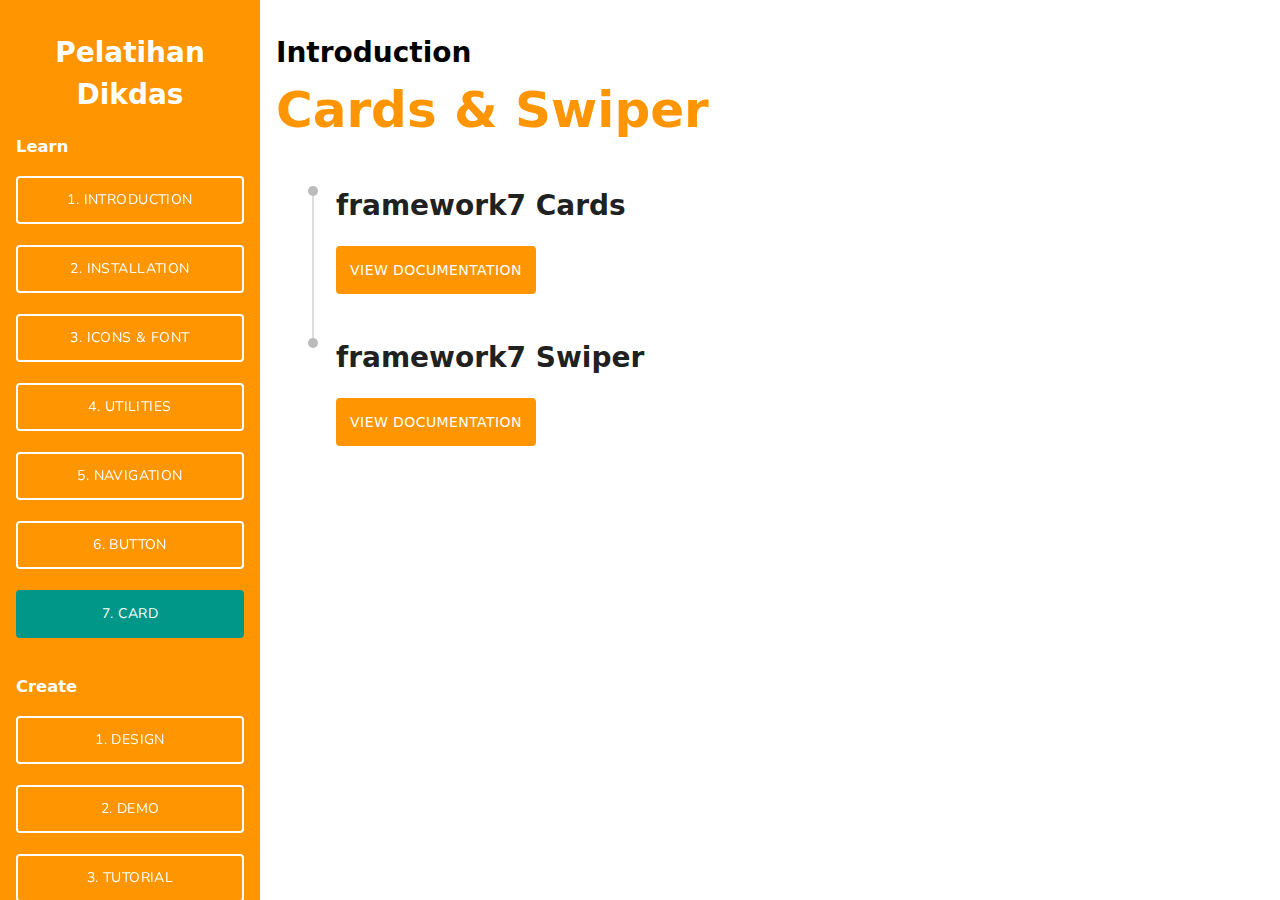
==== card.html @ f32d7c89 "add another page" ====
<!DOCTYPE html>
<html>
  <head>
    <!-- Required meta tags-->
    <meta charset="utf-8" />
    <meta
      name="viewport"
      content="width=device-width, initial-scale=1, maximum-scale=1, minimum-scale=1, user-scalable=no, viewport-fit=cover"
    />
    <meta name="apple-mobile-web-app-capable" content="yes" />
    <!-- Color theme for statusbar (Android only) -->
    <meta name="theme-color" content="#2196f3" />
    <!-- Your app title -->
    <title>DIKDAS FTI PERBANAS 2021</title>
    <!-- Path to Framework7 Library Bundle CSS -->
    <link rel="stylesheet" href="css/framework7.bundle.min.css" />
    <!-- Path to your custom app styles-->
    <link rel="stylesheet" href="css/framework7-icons.css" />
    <link rel="stylesheet" href="css/my-app.css" />
  </head>
  <body>
    <!-- App root element -->
    <div id="app">
      <!-- Left Panel -->
      <div
        class="panel panel-left panel-init bg-color-orange"
        style="overflow-y: scroll"
      >
        <div class="block">
          <h1 class="text-color-white text-align-center">Pelatihan Dikdas</h1>

          <h3 class="text-color-white">Learn</h3>
          <a
            href="intro.html"
            class="external button button-outline button-large color-white nunito-regular"
            >1. Introduction</a
          >
          <br />
          <a
            href="install.html"
            class="external button button-outline button-large color-white nunito-regular"
            >2. Installation</a
          >
          <br />
          <a
            href="fonticons.html"
            class="external button button-outline button-large color-white nunito-regular"
            >3. Icons & Font</a
          >
          <br />
          <a
            href="utils.html"
            class="external button button-outline button-large color-white nunito-regular"
            >4. Utilities</a
          >
          <br />
          <a
            href="nav.html"
            class="external button button-outline button-large color-white nunito-regular"
            >5. Navigation</a
          >
          <br />
          <a
            href="button.html"
            class="external button button-outline button-large color-white nunito-regular"
            >6. Button</a
          >
          <br />
          <a
            href="#"
            class="button button-fill button-large bg-color-teal text-color-white nunito-regular"
            >7. Card</a
          >
          <br />

          <h3 class="text-color-white">Create</h3>
          <a
            href="https://xd.adobe.com/view/10c2b2c7-0cf4-4239-b515-a2533f1bbd62-4591/"
            target="_blank"
            class="external button button-outline button-large color-white nunito-regular"
            >1. Design</a
          >
          <br />
          <a
            href="#"
            target="_blank"
            class="external button button-outline button-large color-white nunito-regular"
            >2. Demo</a
          >
          <br />
          <a
            href="#"
            class="external button button-outline button-large color-white nunito-regular"
            >3. Tutorial</a
          >
          <br />
        </div>
      </div>
      <!-- Your main view, should have "view-main" class -->
      <div class="view view-main">
        <!-- Initial Page, "data-name" contains page name -->
        <div data-name="home" class="page">
          <div class="page-content">
            <div class="block">
              <h1 class="text-color-black">Introduction</h1>
              <h1
                style="font-size: 50px; margin-top: -20px"
                class="text-color-orange"
              >
                Cards & Swiper
              </h1>

              <div class="timeline">
                <div class="timeline-item">
                  <div class="timeline-item-divider"></div>
                  <div class="timeline-item-content">
                    <h1>framework7 Cards</h1>
                    <a
                      href="https://v5.framework7.io/docs/cards.html"
                      target="_blank"
                      class="external button button-fill button-large bg-color-orange"
                      style="width: 200px"
                      >View Documentation</a
                    >
                    <br />
                  </div>
                </div>
                <div class="timeline-item">
                  <div class="timeline-item-divider"></div>
                  <div class="timeline-item-content">
                    <h1>framework7 Swiper</h1>
                    <a
                      href="https://v5.framework7.io/docs/swiper.html"
                      target="_blank"
                      class="external button button-fill button-large bg-color-orange"
                      style="width: 200px"
                      >View Documentation</a
                    >
                    <br />
                  </div>
                </div>
              </div>
            </div>
          </div>
        </div>
      </div>
    </div>
    <!-- Path to Framework7 Library Bundle JS-->
    <script type="text/javascript" src="js/framework7.bundle.min.js"></script>
    <!-- Path to your app js-->
    <script type="text/javascript" src="js/my-app.js"></script>
  </body>
</html>
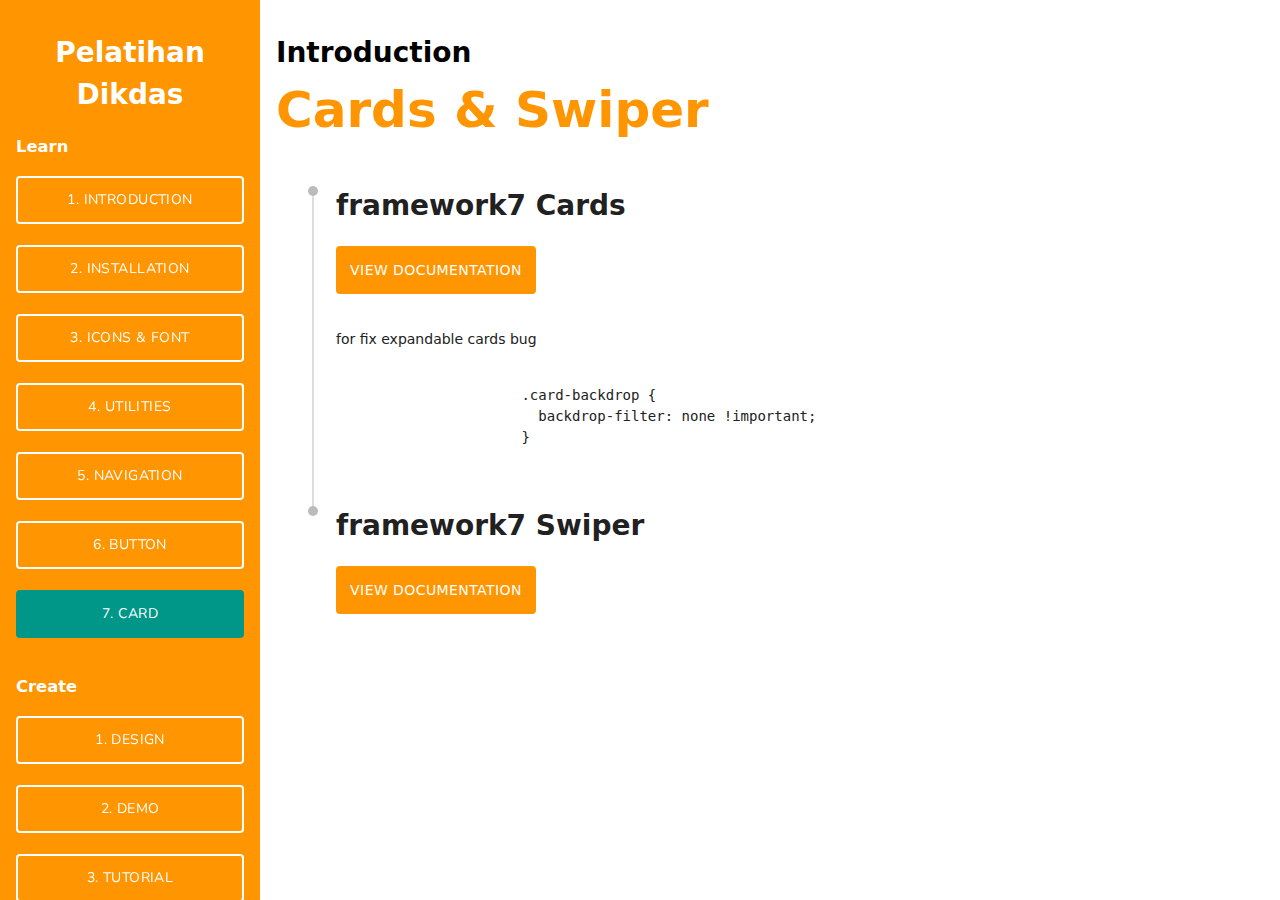
==== commit 7cb86803: "Update card.html" ====
--- a/card.html
+++ b/card.html
@@ -123,6 +123,12 @@
                       >View Documentation</a
                     >
                     <br />
+                    <p>for fix expandable cards bug</p>
+                    <xmp>
+                      .card-backdrop {
+                        backdrop-filter: none !important;
+                      }
+                    </xmp>  
                   </div>
                 </div>
                 <div class="timeline-item">
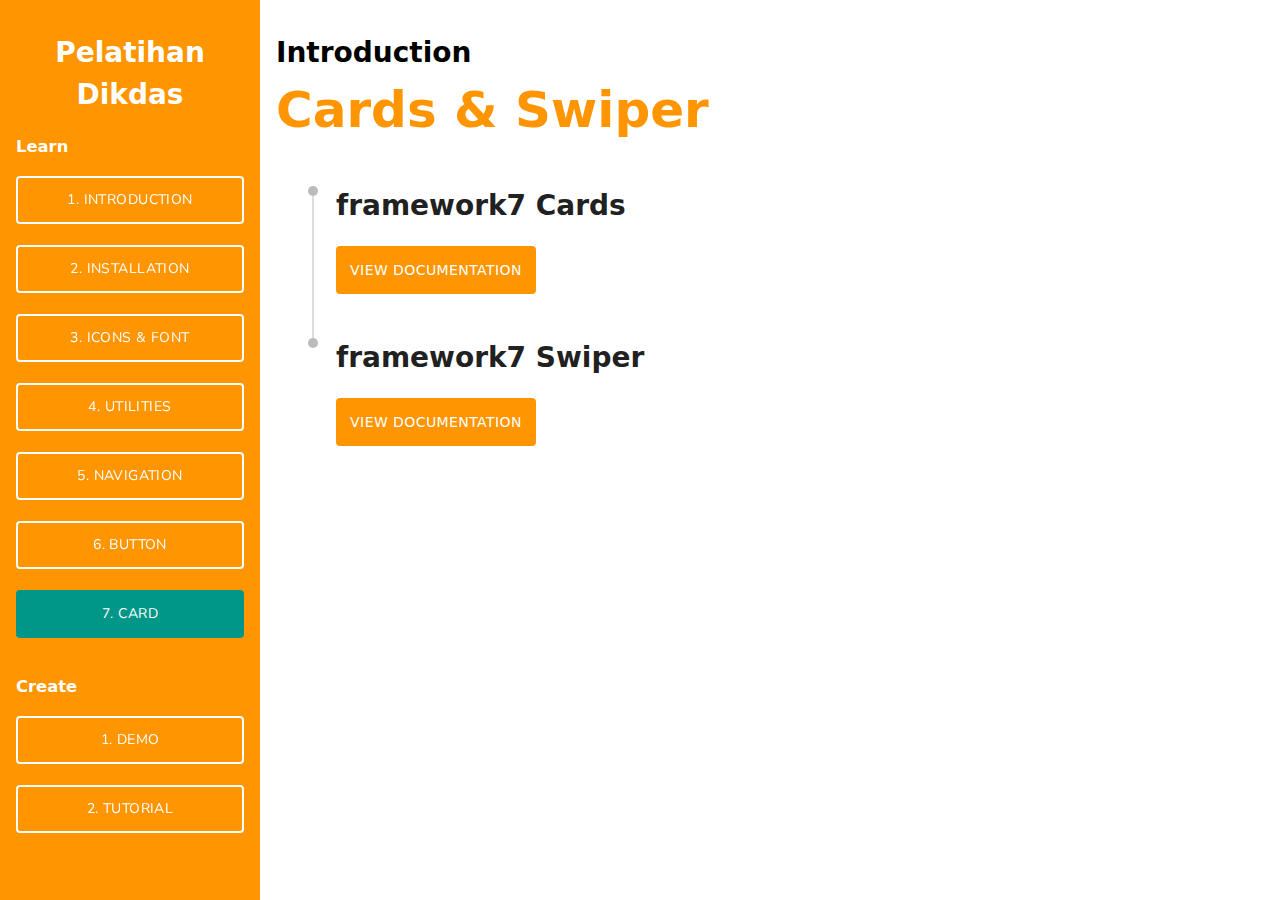
==== commit 9ce1db08: "update materiiii" ====
--- a/card.html
+++ b/card.html
@@ -75,23 +75,16 @@
 
           <h3 class="text-color-white">Create</h3>
           <a
-            href="https://xd.adobe.com/view/10c2b2c7-0cf4-4239-b515-a2533f1bbd62-4591/"
+            href="demo.html"
             target="_blank"
             class="external button button-outline button-large color-white nunito-regular"
-            >1. Design</a
+            >1. Demo</a
           >
           <br />
           <a
-            href="#"
-            target="_blank"
+            href="tutor.html"
             class="external button button-outline button-large color-white nunito-regular"
-            >2. Demo</a
-          >
-          <br />
-          <a
-            href="#"
-            class="external button button-outline button-large color-white nunito-regular"
-            >3. Tutorial</a
+            >2. Tutorial</a
           >
           <br />
         </div>
@@ -123,12 +116,6 @@
                       >View Documentation</a
                     >
                     <br />
-                    <p>for fix expandable cards bug</p>
-                    <xmp>
-                      .card-backdrop {
-                        backdrop-filter: none !important;
-                      }
-                    </xmp>  
                   </div>
                 </div>
                 <div class="timeline-item">
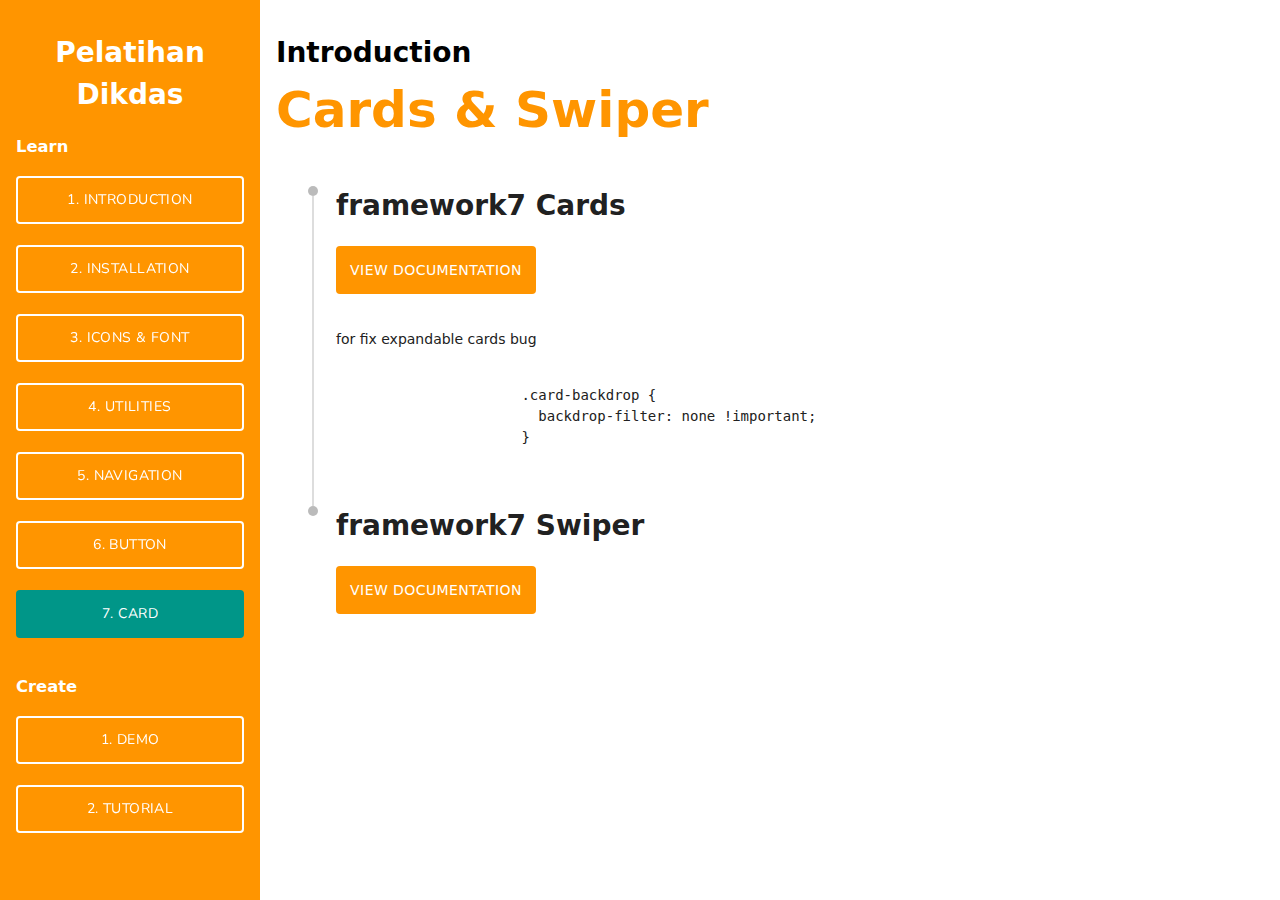
==== commit 8361f47c: "Merge branch 'main' of https://github.com/tearsbear/dikdas" ====
--- a/card.html
+++ b/card.html
@@ -116,6 +116,12 @@
                       >View Documentation</a
                     >
                     <br />
+                    <p>for fix expandable cards bug</p>
+                    <xmp>
+                      .card-backdrop {
+                        backdrop-filter: none !important;
+                      }
+                    </xmp>  
                   </div>
                 </div>
                 <div class="timeline-item">
